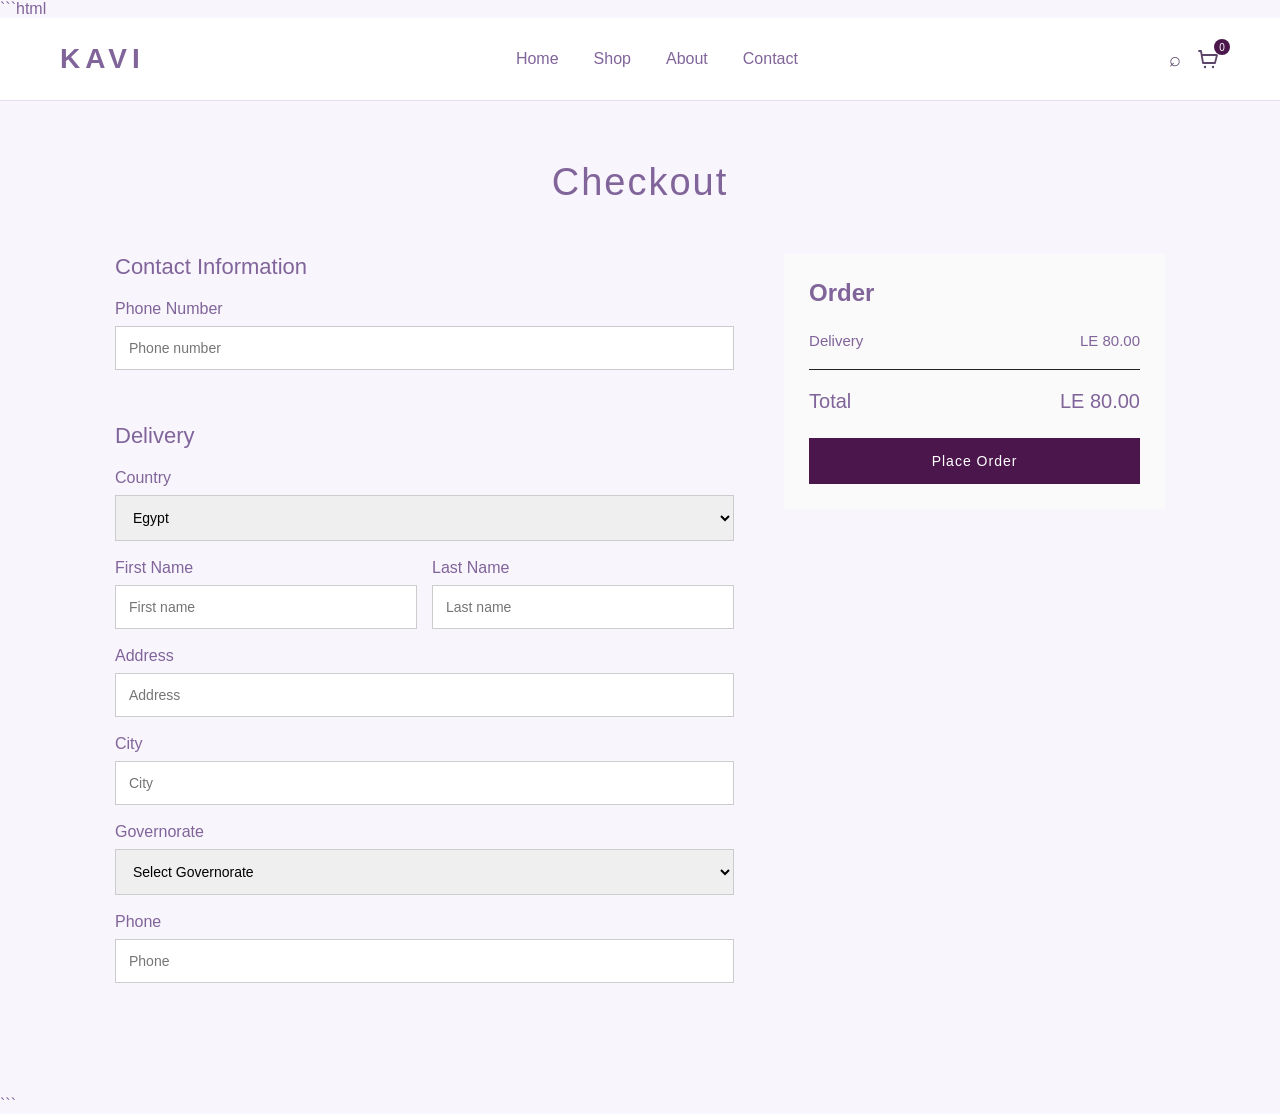
==== checkout.html @ ab29f510 "Add files via upload" ====
```html
<!DOCTYPE html>
<html lang="en">

<head>
    <meta charset="UTF-8">
    <meta name="viewport" content="width=device-width, initial-scale=1.0">

    <title>Checkout | KAVI</title>

    <link rel="stylesheet" href="css/style.css">

    <style>

        .checkout-page {
            max-width: 1100px;
            margin: 60px auto;
            padding: 0 25px;
        }

        .checkout-page h1 {
            text-align: center;
            font-size: 38px;
            font-weight: 500;
            letter-spacing: 2px;
            margin-bottom: 50px;
        }

        .checkout-container {
            display: grid;
            grid-template-columns: 1.3fr 0.8fr;
            gap: 50px;
        }

        .checkout-section {
            margin-bottom: 35px;
        }

        .checkout-section h2 {
            font-size: 22px;
            font-weight: 500;
            margin-bottom: 20px;
        }

        .checkout-section h3 {
            font-size: 16px;
            font-weight: 500;
            margin-bottom: 8px;
        }

        .checkout-section input,
        .checkout-section select {
            width: 100%;
            padding: 13px;
            border: 1px solid #ccc;
            outline: none;
            font-size: 14px;
            box-sizing: border-box;
            margin-bottom: 18px;
        }

        .checkout-section input:focus,
        .checkout-section select:focus {
            border-color: #4B164C;
        }

        .name-fields {
            display: grid;
            grid-template-columns: 1fr 1fr;
            gap: 15px;
        }

        .order-summary {
            background: #fafafa;
            padding: 25px;
            height: fit-content;
        }

        .order-summary h2 {
            margin-top: 0;
            margin-bottom: 25px;
        }

        .checkout-product {
            display: flex;
            gap: 15px;
            padding: 15px 0;
            border-bottom: 1px solid #ddd;
        }

        .checkout-product img {
            width: 75px;
            height: 75px;
            object-fit: cover;
        }

        .checkout-product-info {
            flex: 1;
        }

        .checkout-product-info h3 {
            margin: 0 0 5px;
            font-size: 15px;
        }

        .checkout-product-info p {
            margin: 4px 0;
            font-size: 13px;
            color: #666;
        }

        .price-row {
            display: flex;
            justify-content: space-between;
            margin-top: 20px;
            font-size: 15px;
        }

        .total-row {
            display: flex;
            justify-content: space-between;
            margin-top: 20px;
            padding-top: 20px;
            border-top: 1px solid #222;
            font-size: 20px;
            font-weight: 500;
        }

        .place-order {
            width: 100%;
            margin-top: 25px;
            padding: 15px;
            border: none;
            background: #4B164C;
            color: white;
            cursor: pointer;
            font-size: 14px;
            letter-spacing: 1px;
        }

        .place-order:hover {
            background: #682268;
        }

        @media (max-width: 800px) {

            .checkout-container {
                grid-template-columns: 1fr;
            }

            .name-fields {
                grid-template-columns: 1fr;
            }

        }

    </style>
</head>


<body>

<header>

    <div class="logo">KAVI</div>

    <nav>
        <a href="index.html">Home</a>
        <a href="index.html">Shop</a>
        <a href="#">About</a>
        <a href="#">Contact</a>
    </nav>

    <div class="icons">

    <span onclick="window.location.href='search.html'">
        ⌕
    </span>

    <span class="cart-icon" onclick="window.location.href='cart.html'">

        <svg width="24" height="24" viewBox="0 0 24 24" fill="none">

            <path d="M3 4H5L7 16H19L21 8H6"
                  stroke="currentColor"
                  stroke-width="1.8"
                  stroke-linecap="round"
                  stroke-linejoin="round"/>

            <circle cx="9" cy="20" r="1.2" fill="currentColor"/>
            <circle cx="17" cy="20" r="1.2" fill="currentColor"/>

        </svg>

        <span id="cart-count">0</span>

    </span>

</div>

</header>


<section class="checkout-page">

    <h1>Checkout</h1>

    <div class="checkout-container">

        <!-- CUSTOMER INFORMATION -->

        <div>

            <div class="checkout-section">

                <h2>Contact Information</h2>

                <h3>Phone Number</h3>

                <input
                    type="tel"
                    id="contactPhone"
                    placeholder="Phone number"
                >

            </div>


            <!-- DELIVERY INFORMATION -->

            <div class="checkout-section">

                <h2>Delivery</h2>

                <h3>Country</h3>

                <select id="country">

                    <option value="Egypt">Egypt</option>

                </select>


                <div class="name-fields">

                    <div>

                        <h3>First Name</h3>

                        <input
                            type="text"
                            id="firstName"
                            placeholder="First name"
                        >

                    </div>


                    <div>

                        <h3>Last Name</h3>

                        <input
                            type="text"
                            id="lastName"
                            placeholder="Last name"
                        >

                    </div>

                </div>


                <h3>Address</h3>

                <input
                    type="text"
                    id="address"
                    placeholder="Address"
                >


                <h3>City</h3>

                <input
                    type="text"
                    id="city"
                    placeholder="City"
                >


                <h3>Governorate</h3>

                <select id="governorate">

                    <option value="">Select Governorate</option>

                    <option>Cairo</option>
                    <option>Alexandria</option>
                    <option>Port Said</option>
                    <option>Suez</option>
                    <option>Damietta</option>
                    <option>Dakahlia</option>
                    <option>Sharkia</option>
                    <option>Qalyubia</option>
                    <option>Kafr El Sheikh</option>
                    <option>Gharbia</option>
                    <option>Menoufia</option>
                    <option>Beheira</option>
                    <option>Ismailia</option>
                    <option>Giza</option>
                    <option>Beni Suef</option>
                    <option>Fayoum</option>
                    <option>Minya</option>
                    <option>Assiut</option>
                    <option>Sohag</option>
                    <option>Qena</option>
                    <option>Luxor</option>
                    <option>Aswan</option>
                    <option>Red Sea</option>
                    <option>New Valley</option>
                    <option>Matrouh</option>
                    <option>North Sinai</option>
                    <option>South Sinai</option>

                </select>


                <h3>Phone</h3>

                <input
                    type="tel"
                    id="deliveryPhone"
                    placeholder="Phone"
                >

            </div>

        </div>


        <!-- ORDER -->

        <div class="order-summary">

            <h2>Order</h2>

            <div id="checkout-products"></div>


            <div class="price-row">

                <span>Delivery</span>

                <span id="delivery-cost">LE 80.00</span>

            </div>


            <div class="total-row">

                <span>Total</span>

                <span id="checkout-total">LE 0.00</span>

            </div>


            <button class="place-order" onclick="placeOrder()">
                Place Order
            </button>

        </div>

    </div>

</section>


<script src="script.js"></script>


<script>

/* =========================================
   DELIVERY SETTINGS
========================================= */

const highDeliveryGovernorates = [
    "Fayoum",
    "Beni Suef",
    "Minya",
    "Assiut",
    "Sohag",
    "Qena",
    "Luxor",
    "Aswan",
    "New Valley",
    "Red Sea",
    "North Sinai",
    "South Sinai",
    "Matrouh"
];


/* =========================================
   GET DELIVERY PRICE
========================================= */

function getDeliveryPrice(governorate) {

    if (highDeliveryGovernorates.includes(governorate)) {
        return 110;
    }

    return 80;
}


/* =========================================
   DISPLAY CHECKOUT
========================================= */

function displayCheckout() {

    let cart = JSON.parse(localStorage.getItem("cart")) || [];

    let productsContainer =
        document.getElementById("checkout-products");

    let totalElement =
        document.getElementById("checkout-total");

    let deliveryElement =
        document.getElementById("delivery-cost");

    let governorate =
        document.getElementById("governorate").value;


    productsContainer.innerHTML = "";

    let subtotal = 0;


    cart.forEach(product => {

        let itemTotal =
            product.price * product.quantity;

        subtotal += itemTotal;


        productsContainer.innerHTML += `

            <div class="checkout-product">

                <img src="${product.image}" alt="${product.name}">

                <div class="checkout-product-info">

                    <h3>${product.name}</h3>

                    <p>Size: ${product.size || "50 ml"}</p>

                    <p>Quantity: ${product.quantity}</p>

                    <p>LE ${itemTotal.toFixed(2)}</p>

                </div>

            </div>

        `;

    });


    /* Calculate delivery */

    let delivery =
        getDeliveryPrice(governorate);


    /* Display delivery price */

    deliveryElement.textContent =
        "LE " + delivery.toFixed(2);


    /* Calculate final total */

    let finalTotal =
        subtotal + delivery;


    totalElement.textContent =
        "LE " + finalTotal.toFixed(2);

}


/* =========================================
   CHANGE DELIVERY WHEN GOVERNORATE CHANGES
========================================= */

document
    .getElementById("governorate")
    .addEventListener("change", function () {

        displayCheckout();

    });


/* =========================================
   INITIAL CHECKOUT
========================================= */

displayCheckout();


/* =========================================
   PLACE ORDER
========================================= */

function placeOrder() {

    let firstName =
        document.getElementById("firstName").value.trim();

    let lastName =
        document.getElementById("lastName").value.trim();

    let address =
        document.getElementById("address").value.trim();

    let city =
        document.getElementById("city").value.trim();

    let governorate =
        document.getElementById("governorate").value;

    let phone =
        document.getElementById("deliveryPhone").value.trim();


    /* Check required information */

    if (
        !firstName ||
        !lastName ||
        !address ||
        !city ||
        !governorate ||
        !phone
    ) {

        alert("Please fill in all delivery information.");

        return;

    }


    /* Get cart */

    let cart =
        JSON.parse(localStorage.getItem("cart")) || [];


    if (cart.length === 0) {

        alert("Your cart is empty.");

        return;

    }


    /* Get correct delivery price */

    let delivery =
        getDeliveryPrice(governorate);


    let subtotal = 0;


    /* WhatsApp order message */

    let orderText =
        "KAVI NEW ORDER\n\n";


    orderText +=
        "CUSTOMER INFORMATION\n";

    orderText +=
        "Name: " +
        firstName +
        " " +
        lastName +
        "\n";

    orderText +=
        "Phone: " +
        phone +
        "\n";

    orderText +=
        "Address: " +
        address +
        "\n";

    orderText +=
        "City: " +
        city +
        "\n";

    orderText +=
        "Governorate: " +
        governorate +
        "\n\n";


    orderText +=
        "ORDER\n";


    /* Products */

    cart.forEach(product => {

        let itemTotal =
            product.price *
            product.quantity;


        subtotal +=
            itemTotal;


        orderText +=
            product.name +
            " | " +
            (product.size || "50 ml") +
            " | Qty: " +
            product.quantity +
            " | LE " +
            itemTotal.toFixed(2) +
            "\n";

    });


    /* Final total */

    let total =
        subtotal + delivery;


    orderText +=
        "\nSubtotal: LE " +
        subtotal.toFixed(2);


    orderText +=
        "\nDelivery: LE " +
        delivery.toFixed(2);


    orderText +=
        "\nTOTAL: LE " +
        total.toFixed(2);


    /* WhatsApp */

    let whatsappNumber =
        "201066765218";


    let whatsappURL =
        "https://wa.me/" +
        whatsappNumber +
        "?text=" +
        encodeURIComponent(orderText);


    window.location.href =
        whatsappURL;

}

</script>

</body>
</html>
```
---- css/style.css ----
/* =========================
   GENERAL
========================= */

* {
    margin: 0;
    padding: 0;
    box-sizing: border-box;
}

body {
    font-family: Arial, sans-serif;
    background-color: #F8F5FC;
    color: #80649A;
}


/* =========================
   HEADER
========================= */

header {
    display: flex;
    justify-content: space-between;
    align-items: center;
    padding: 25px 60px;
    background-color: #FFFFFF;
    border-bottom: 1px solid #E7DDF0;
}

.logo {
    font-size: 28px;
    letter-spacing: 5px;
    font-weight: bold;
    color: #80649A;
}

nav {
    display: flex;
    gap: 35px;
}

nav a {
    text-decoration: none;
    color: #80649A;
    font-size: 16px;
}

nav a:hover {
    color: #9A78B0;
}

.icons {
    display: flex;
    gap: 18px;
    font-size: 20px;
    color: #5B4568;
}


/* =========================
   HERO
========================= */

.hero {
    text-align: center;
    padding: 150px 20px;
    background: linear-gradient(
        to right,
        #EDE3F5,
        #F8F5FC
    );
}

.hero h1 {
    font-size: 60px;
    font-weight: 500;
    letter-spacing: 2px;
    margin-bottom: 25px;
    color: #4B3B57;
}

.hero p {
    font-size: 19px;
    color: #75677E;
    margin-bottom: 35px;
}

.hero a {
    display: inline-block;
    background-color: #6F5680;
    color: white;
    padding: 15px 40px;
    text-decoration: none;
    border-radius: 4px;
    transition: 0.3s;
}

.hero a:hover {
    background-color: #9A78B0;
}


/* =========================
   PRODUCTS
========================= */

.products {
    padding: 80px 60px;
    background-color: #F8F5FC;
}

.products h2 {
    text-align: center;
    font-size: 29px;
    font-weight: 500;
    margin-bottom: 50px;
    letter-spacing: 2px;
    color: #60447a !important;
}

.product-container {
    display: grid;
    grid-template-columns: repeat(4, 1fr);
    gap: 25px;
}

.product-card {
    background-color: #FFFFFF;
    padding: 15px;
    text-align: center;
    border-radius: 10px;
    transition: 0.3s;
    border: 1px solid #EEE6F4;
}

.product-card:hover {
    transform: translateY(-8px);
    box-shadow: 0 10px 25px rgba(91, 69, 104, 0.12);
}

.product-card img {
    width: 100%;
    height: 320px;
    object-fit: cover;
    display: block;
    border-radius: 7px;
}

.product-card p:first-of-type {
    margin-top: 18px;
    font-size: 13px;
    color: #9A78B0;
    text-transform: uppercase;
    letter-spacing: 1px;
}

.product-card h3 {
    font-size: 20px;
    font-weight: 500;
    margin: 10px 0;
    color: #4B3B57;
}

.product-card p {
    color: #75677E;
}

.product-card button {
    background-color: #6F5680;
    color: white;
    border: none;
    padding: 12px 25px;
    margin-top: 12px;
    cursor: pointer;
    border-radius: 4px;
    transition: 0.3s;
}

.product-card button:hover {
    background-color: #9A78B0;
}


/* =========================
   PRODUCT DETAILS
========================= */

.product-details {
    display: grid;
    grid-template-columns: 1fr 1fr;
    gap: 70px;
    padding: 80px 100px;
    background-color: #F8F5FC;
}

.product-image img {
    width: 100%;
    height: 600px;
    object-fit: cover;
    border-radius: 10px;
}

.product-info {
    padding: 30px 20px;
}

.product-category {
    color: #9A78B0;
    font-size: 13px;
    letter-spacing: 2px;
    margin-bottom: 15px;
}

.product-info h1 {
    font-size: 45px;
    font-weight: 500;
    margin-bottom: 15px;
    color: #4B3B57;
}

.product-price {
    font-size: 20px;
    margin-bottom: 30px;
    color: #6F5680;
}

.product-description {
    color: #75677E;
    line-height: 1.8;
    margin-bottom: 35px;
}

.size h3,
.quantity h3 {
    font-size: 16px;
    margin-bottom: 12px;
    color: #4B3B57;
}

.size button {
    padding: 12px 25px;
    background-color: #FFFFFF;
    border: 1px solid #9A78B0;
    color: #5B4568;
    margin-right: 8px;
    cursor: pointer;
    border-radius: 4px;
}

.size button:hover {
    background-color: #EDE3F5;
}

.quantity {
    margin-top: 30px;
}

.quantity button {
    width: 40px;
    height: 40px;
    border: 1px solid #D8C9E2;
    background-color: #FFFFFF;
    color: #5B4568;
    cursor: pointer;
}

.quantity span {
    margin: 0 15px;
}

.product-buttons {
    margin-top: 35px;
}

.product-buttons button {
    padding: 15px 35px;
    margin-right: 10px;
    border: none;
    background-color: #6F5680;
    color: white;
    cursor: pointer;
    border-radius: 4px;
    transition: 0.3s;
}

.product-buttons button:hover {
    background-color: #9A78B0;
}


/* =========================
   CART
========================= */

.cart {
    padding: 80px 100px;
    background-color: #F8F5FC;
    min-height: 600px;
}

.cart h1 {
    text-align: center;
    font-size: 40px;
    font-weight: 500;
    margin-bottom: 50px;
    color: #4B3B57;
}

.cart-item {
    display: flex;
    gap: 30px;
    background-color: #FFFFFF;
    padding: 25px;
    max-width: 900px;
    margin: auto;
    border-radius: 10px;
    border: 1px solid #EEE6F4;
}

.cart-item img {
    width: 180px;
    height: 200px;
    object-fit: cover;
    border-radius: 7px;
}

.cart-info {
    padding: 15px;
}

.cart-info h2 {
    margin-bottom: 15px;
    color: #4B3B57;
}

.cart-info p {
    margin-bottom: 10px;
    color: #75677E;
}

.cart-total {
    max-width: 900px;
    margin: 30px auto;
    text-align: right;
}

.cart-total h2 {
    margin-bottom: 20px;
    color: #4B3B57;
}

.cart-total a {
    display: inline-block;
    padding: 14px 30px;
    background-color: #6F5680;
    color: white;
    text-decoration: none;
    border-radius: 4px;
}

.cart-total a:hover {
    background-color: #9A78B0;
}
.product-buttons button:hover {
    background-color: #9A78B0;
}


/* MOBILE */
@media (max-width: 768px) {
    header {
    padding: 20px;
}

nav {
    gap: 15px;
}

nav a {
    font-size: 13px;
}

.icons {
    gap: 8px;
    font-size: 17px;
}

.hero {
    padding: 100px 20px;
}

.hero h1 {
    font-size: 38px;
}

.hero p {
    font-size: 16px;
}

.products {
    padding: 50px 20px;
}

.product-container {
    grid-template-columns: 1fr 1fr;
    gap: 15px;
}

.product-card {
    padding: 10px;
}

.product-card img {
    height: 220px;
}

.product-card h3 {
    font-size: 17px;
}

.product-card button {
    padding: 10px 15px;
    font-size: 13px;
}

}
.icons {
    display: flex;
    align-items: center;
    gap: 15px;
}

.cart-icon {
    position: relative;
    display: inline-flex;
    align-items: center;
    justify-content: center;
    cursor: pointer;
}

#cart-count {
    #cart-count {
    position: absolute;
    top: 2px;
    right: 2px;
    background: black;
    color: white;
    width: 15px;
    height: 15px;
    border-radius: 50%;
    font-size: 9px;
    line-height: 15px;
    text-align: center;
    z-index: 10;
}
}
.size-btn {
    padding: 10px 20px;
    border: 1px solid #ccc;
    background: white;
    cursor: pointer;
    margin-right: 8px;
}

.size-btn.selected {
    background: black;
    color: white;
    border-color: black;
}
.product-card {
    text-decoration: none;
    color: inherit;
    display: block;
    cursor: pointer;
    transition: 0.3s;
}

.product-card:hover {
    transform: translateY(-5px);
}
.home-product-image {
    position: relative;
}

.home-product-image img {
    width: 100%;
    display: block;
}

.best-seller {
    position: absolute;
    top: 12px;
    left: 12px;
    background: #4B164C;
    color: white;
    padding: 7px 10px;
    font-size: 11px;
    letter-spacing: 1px;
    z-index: 5;
}
.cart-icon {
    position: relative;
    display: inline-flex;
    align-items: center;
    justify-content: center;
    cursor: pointer;
}

.cart-icon svg {
    transition: 0.2s ease;
}

.cart-icon:hover svg {
    transform: scale(1.1);
}

#cart-count {
    position: absolute;
    top: -8px;
    right: -10px;
    background: #4B164C;
    color: white;
    font-size: 10px;
    min-width: 16px;
    height: 16px;
    border-radius: 50%;
    display: flex;
    align-items: center;
    justify-content: center;
}
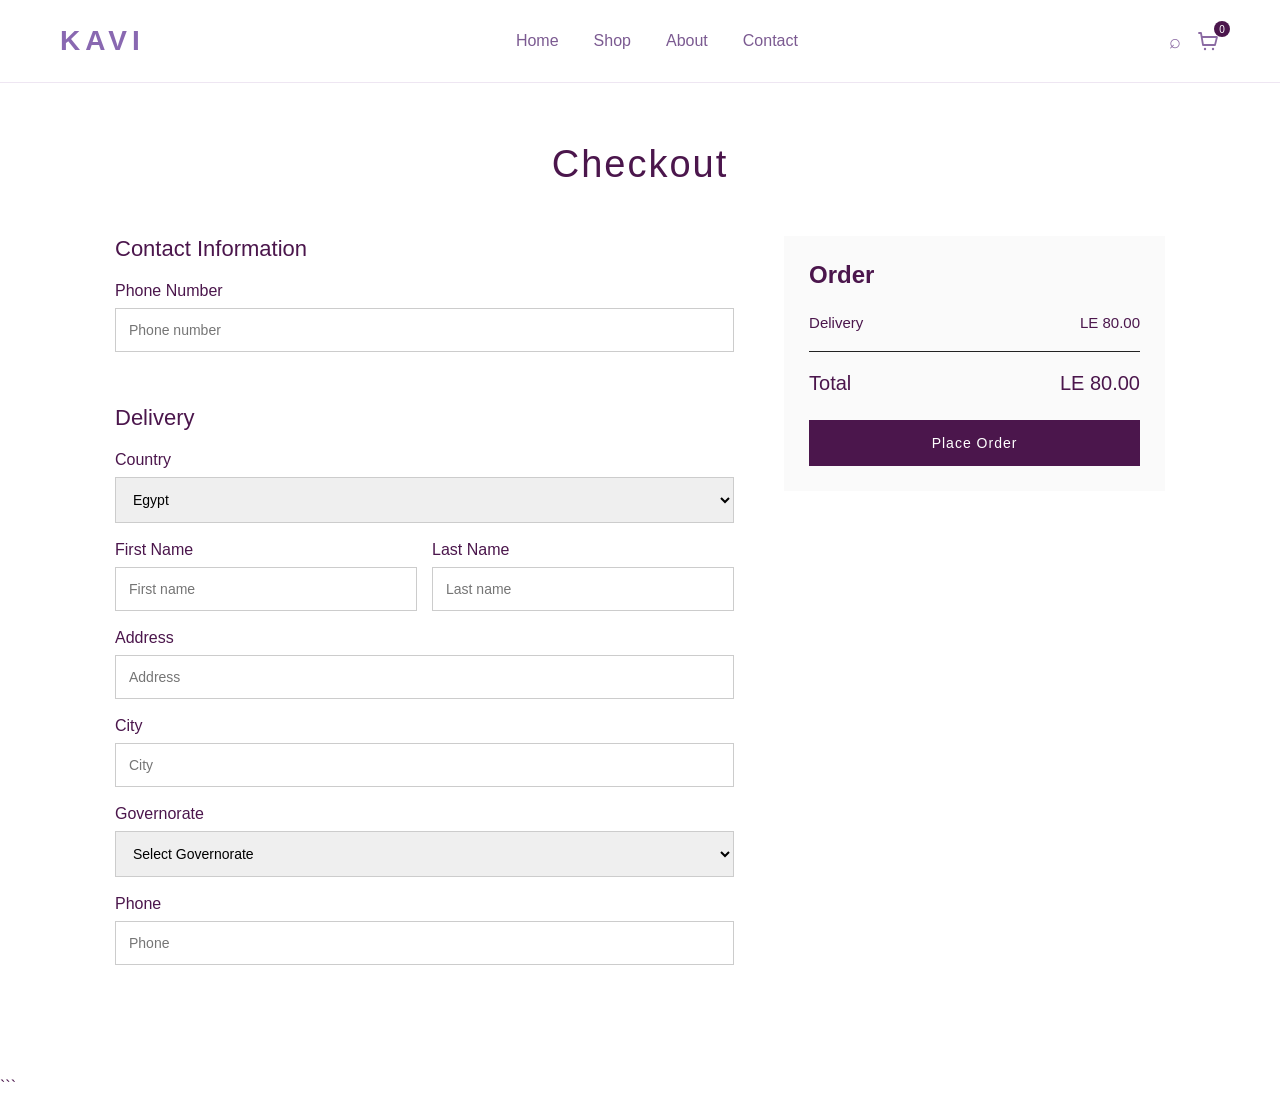
==== commit 78ae0721: "Add files via upload" ====
--- a/checkout.html
+++ b/checkout.html
@@ -1,4 +1,4 @@
-```html
+
 <!DOCTYPE html>
 <html lang="en">
 
--- a/css/style.css
+++ b/css/style.css
@@ -528,4 +528,353 @@
     display: flex;
     align-items: center;
     justify-content: center;
+}
+/* MOBILE PRODUCT PAGE FIX */
+
+@media (max-width: 768px) {
+
+    .product-details {
+        display: flex;
+        flex-direction: column;
+        gap: 20px;
+        padding: 30px 20px;
+    }
+
+    .product-image {
+        width: 100%;
+        min-height: 350px;
+        position: relative;
+        display: flex;
+        align-items: center;
+        justify-content: center;
+    }
+
+    .product-image img {
+        width: 100%;
+        max-width: 100%;
+        height: 350px;
+        object-fit: contain;
+    }
+
+    .product-info {
+        width: 100%;
+        padding: 20px 10px;
+    }
+
+    .product-info h1 {
+        font-size: 36px;
+    }
+
+    .product-description {
+        font-size: 16px;
+    }
+
+    .size-btn {
+        padding: 12px 25px;
+    }
+
+    .quantity {
+        margin-top: 25px;
+    }
+
+    .product-buttons {
+        display: flex;
+        gap: 10px;
+        width: 100%;
+    }
+
+    .product-buttons button {
+        flex: 1;
+        padding: 14px 10px;
+        margin-right: 0;
+        font-size: 14px;
+    }
+
+    .image-arrow {
+        width: 38px;
+        height: 38px;
+        font-size: 24px;
+    }
+
+    .prev-arrow {
+        left: 5px;
+    }
+
+    .next-arrow {
+        right: 5px;
+    }
+
+}
+/* MOBILE CART FIX */
+
+@media (max-width: 768px) {
+
+    .cart {
+        padding: 30px 15px;
+    }
+
+    .cart h1 {
+        font-size: 32px;
+        margin-bottom: 25px;
+    }
+
+    .cart-item {
+        display: flex;
+        flex-direction: column;
+        width: 100%;
+        padding: 20px;
+        margin-bottom: 20px;
+        box-sizing: border-box;
+    }
+
+    .cart-item img {
+        width: 180px;
+        height: 180px;
+        object-fit: contain;
+        margin: 0 auto 20px;
+    }
+
+    .cart-info {
+        width: 100%;
+        text-align: center;
+    }
+
+    .cart-info h2 {
+        font-size: 22px;
+        margin-bottom: 10px;
+    }
+
+    .cart-info p {
+        font-size: 15px;
+        margin: 8px 0;
+    }
+
+    .cart-info .quantity {
+        display: flex;
+        justify-content: center;
+        align-items: center;
+        gap: 15px;
+        margin: 15px 0;
+    }
+
+    .cart-info .quantity button {
+        width: 38px;
+        height: 38px;
+        padding: 0;
+    }
+
+    .cart-info > button {
+        padding: 10px 20px;
+        margin-top: 10px;
+    }
+
+    .cart-total {
+        width: 100%;
+        box-sizing: border-box;
+        text-align: center;
+        padding: 20px 10px;
+    }
+
+    .cart-total h2 {
+        font-size: 22px;
+    }
+
+    .cart-total a {
+        display: block;
+        width: 100%;
+        box-sizing: border-box;
+        padding: 14px;
+        margin-top: 15px;
+    }
+
+}
+/* =================================
+   KAVI - LUXURY PURPLE THEME
+   ================================= */
+
+body {
+    background: #ffffff;
+    color: #4B164C;
+}
+
+/* HEADER */
+
+header {
+    background: #ffffff;
+    border-bottom: 1px solid #eee6f2;
+}
+
+.logo {
+    color: #8968b1;
+}
+
+nav a {
+    color: #7B5A91;
+}
+
+nav a:hover {
+    color: #4B164C;
+}
+
+/* ICONS */
+
+.icons span {
+    color: #8B6AA3;
+}
+
+.icons span:hover {
+    color: #4B164C;
+}
+
+.cart-icon {
+    color: #8B6AA3;
+}
+
+.cart-icon:hover {
+    color: #4B164C;
+}
+
+#cart-count {
+    background: #4B164C;
+    color: white;
+}
+
+/* HOME HERO */
+
+.hero {
+    background-color: #ffffff;
+    color: #4B164C;
+}
+
+/* HEADINGS */
+
+h1,
+h2,
+h3 {
+    color: #4B164C;
+}
+
+/* PRODUCT CARDS */
+
+.product-card {
+    background: #ffffff;
+    color: #4B164C;
+}
+
+.product-card p {
+    color: #8B6AA3;
+}
+
+.product-card h3 {
+    color: #4B164C;
+}
+
+.product-card:hover {
+    box-shadow: 0 8px 25px rgba(75, 22, 76, 0.10);
+}
+
+/* PRODUCT PAGE */
+
+.product-details {
+    background: #ffffff;
+}
+
+.product-category {
+    color: #9B7EAD;
+}
+
+.product-price {
+    color: #4B164C;
+}
+
+.product-description {
+    color: #6F6275;
+}
+
+/* SIZE BUTTONS */
+
+.size-btn {
+    background: #ffffff;
+    color: #6F4A8E;
+    border: 1px solid #BDA8CC;
+}
+
+.size-btn:hover,
+.size-btn.selected {
+    background: #8B6AA3;
+    color: white;
+    border-color: #8B6AA3;
+}
+
+/* QUANTITY */
+
+.quantity button {
+    background: #ffffff;
+    color: #6F4A8E;
+    border: 1px solid #D2C3DB;
+}
+
+.quantity button:hover {
+    background: #8B6AA3;
+    color: white;
+}
+
+/* ADD TO CART + BUY NOW */
+
+.product-buttons button {
+    background: linear-gradient(
+        135deg,
+        #B99AC9,
+        #6F4A8E
+    );
+
+    color: white;
+    border: none;
+}
+
+.product-buttons button:hover {
+    background: linear-gradient(
+        135deg,
+        #6F4A8E,
+        #4B164C
+    );
+}
+
+/* CART */
+
+.cart {
+    background: #ffffff;
+}
+
+.cart-item {
+    background: #ffffff;
+    border: 1px solid #eee6f2;
+}
+
+.cart-info h2 {
+    color: #4B164C;
+}
+
+.cart-info p {
+    color: #6F6275;
+}
+
+.cart-total {
+    color: #4B164C;
+}
+
+.cart-total a {
+    background: #8B6AA3;
+    color: white;
+}
+
+.cart-total a:hover {
+    background: #4B164C;
+}
+
+/* BEST SELLER */
+
+.best-seller {
+    background: #6F4A8E;
+    color: white;
 }
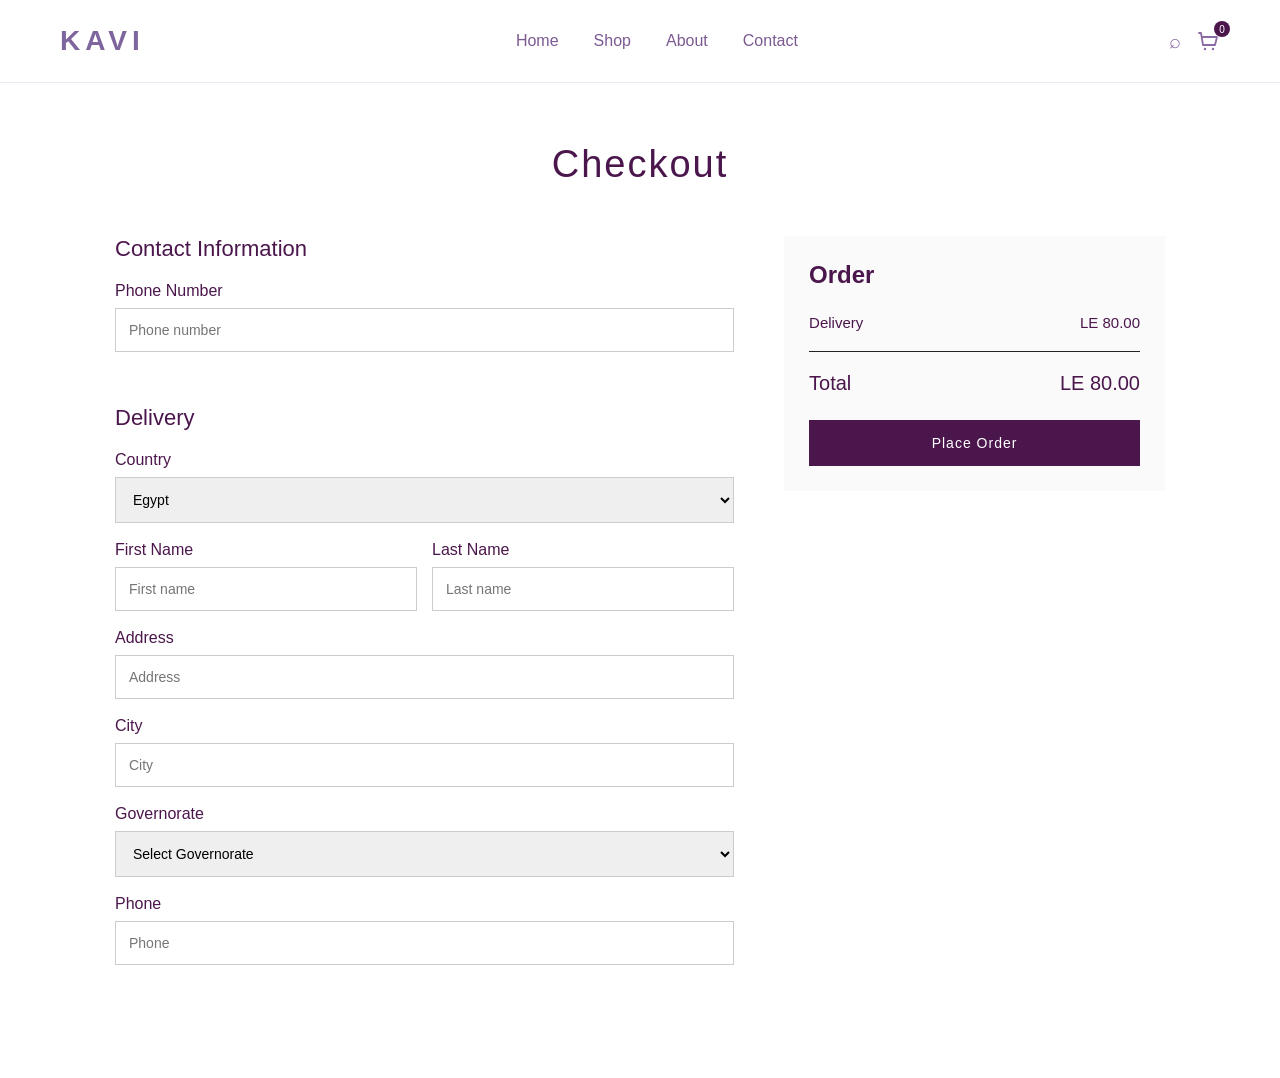
==== commit 7693caec: "Add files via upload" ====
--- a/checkout.html
+++ b/checkout.html
@@ -697,4 +697,4 @@
 
 </body>
 </html>
-```
+
--- a/css/style.css
+++ b/css/style.css
@@ -705,7 +705,7 @@
 }
 
 .logo {
-    color: #8968b1;
+    color: #7e659d;
 }
 
 nav a {
